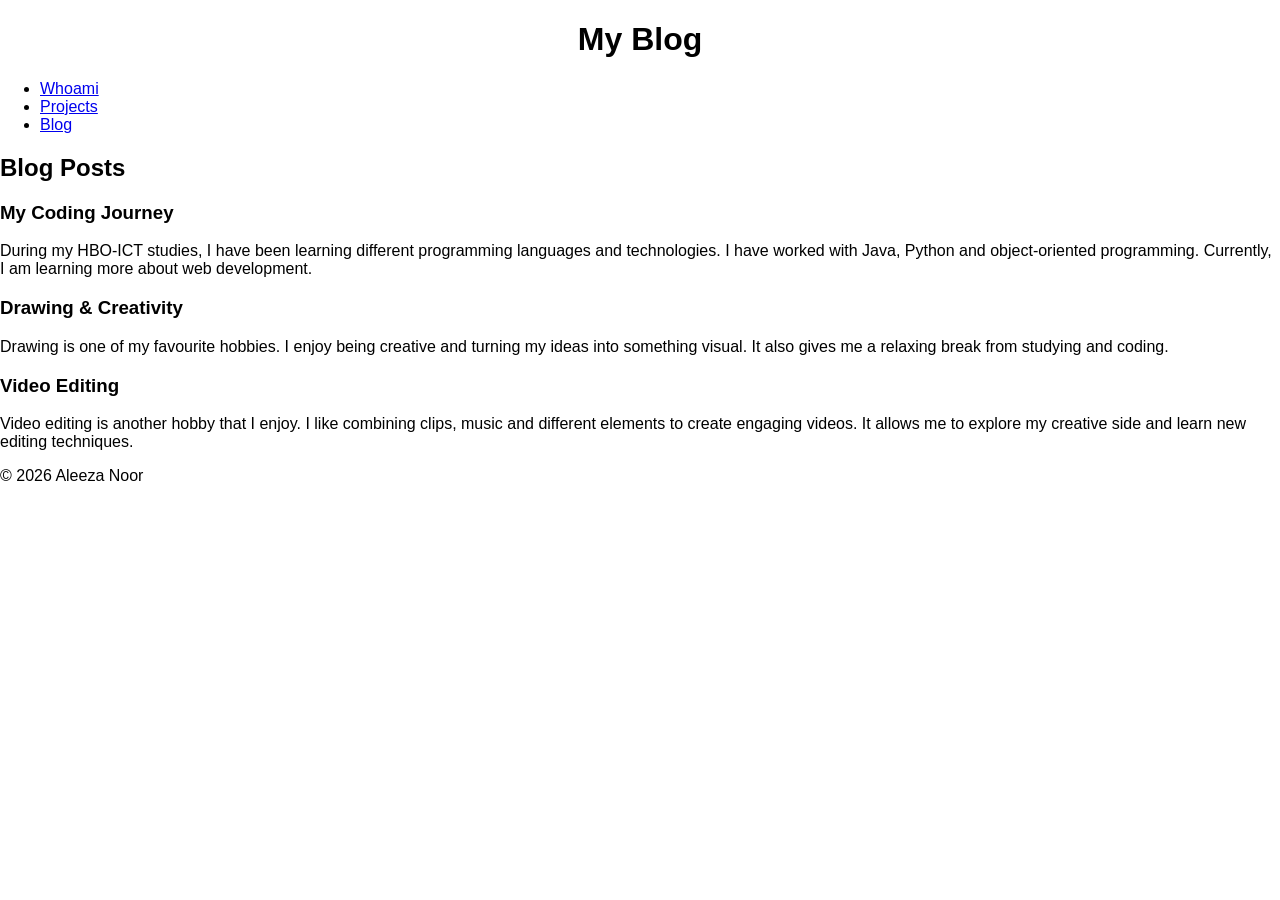
==== blog.html @ 830b160c "Update portfolio design" ====
<!DOCTYPE html>
<html lang="en">

<head>
    <meta charset="UTF-8">
    <meta name="viewport" content="width=device-width, initial-scale=1.0">
    <title>Blog | Aleeza Noor</title>
    <link rel="stylesheet" href="style.css">
</head>

<body>

    <header>
        <h1>My Blog</h1>
        <nav>
    <ul>
        <li><a href="index.html">Whoami</a></li>
        <li><a href="project.html">Projects</a></li>
        <li><a href="blog.html">Blog</a></li>
    </ul>
</nav>
    </header>

    <main>

        <section>
            <h2>Blog Posts</h2>

            <article>
                <h3>My Coding Journey</h3>
                <p>
                    During my HBO-ICT studies, I have been learning different
                    programming languages and technologies. I have worked with
                    Java, Python and object-oriented programming. Currently,
                    I am learning more about web development.
                </p>
            </article>

            <article>
                <h3>Drawing & Creativity</h3>
                <p>
                    Drawing is one of my favourite hobbies. I enjoy being creative
                    and turning my ideas into something visual. It also gives me
                    a relaxing break from studying and coding.
                </p>
            </article>

            <article>
                <h3>Video Editing</h3>
                <p>
                    Video editing is another hobby that I enjoy. I like combining
                    clips, music and different elements to create engaging videos.
                    It allows me to explore my creative side and learn new editing
                    techniques.
                </p>
            </article>

        </section>

    </main>
<footer>
    <p>&copy; 2026 Aleeza Noor</p>
</footer>
</body>

</html>
---- style.css ----
* {
    box-sizing: border-box;
}

body {
    margin: 0;
    font-family: Arial, sans-serif;
}

h1 {
    text-align: center;
}
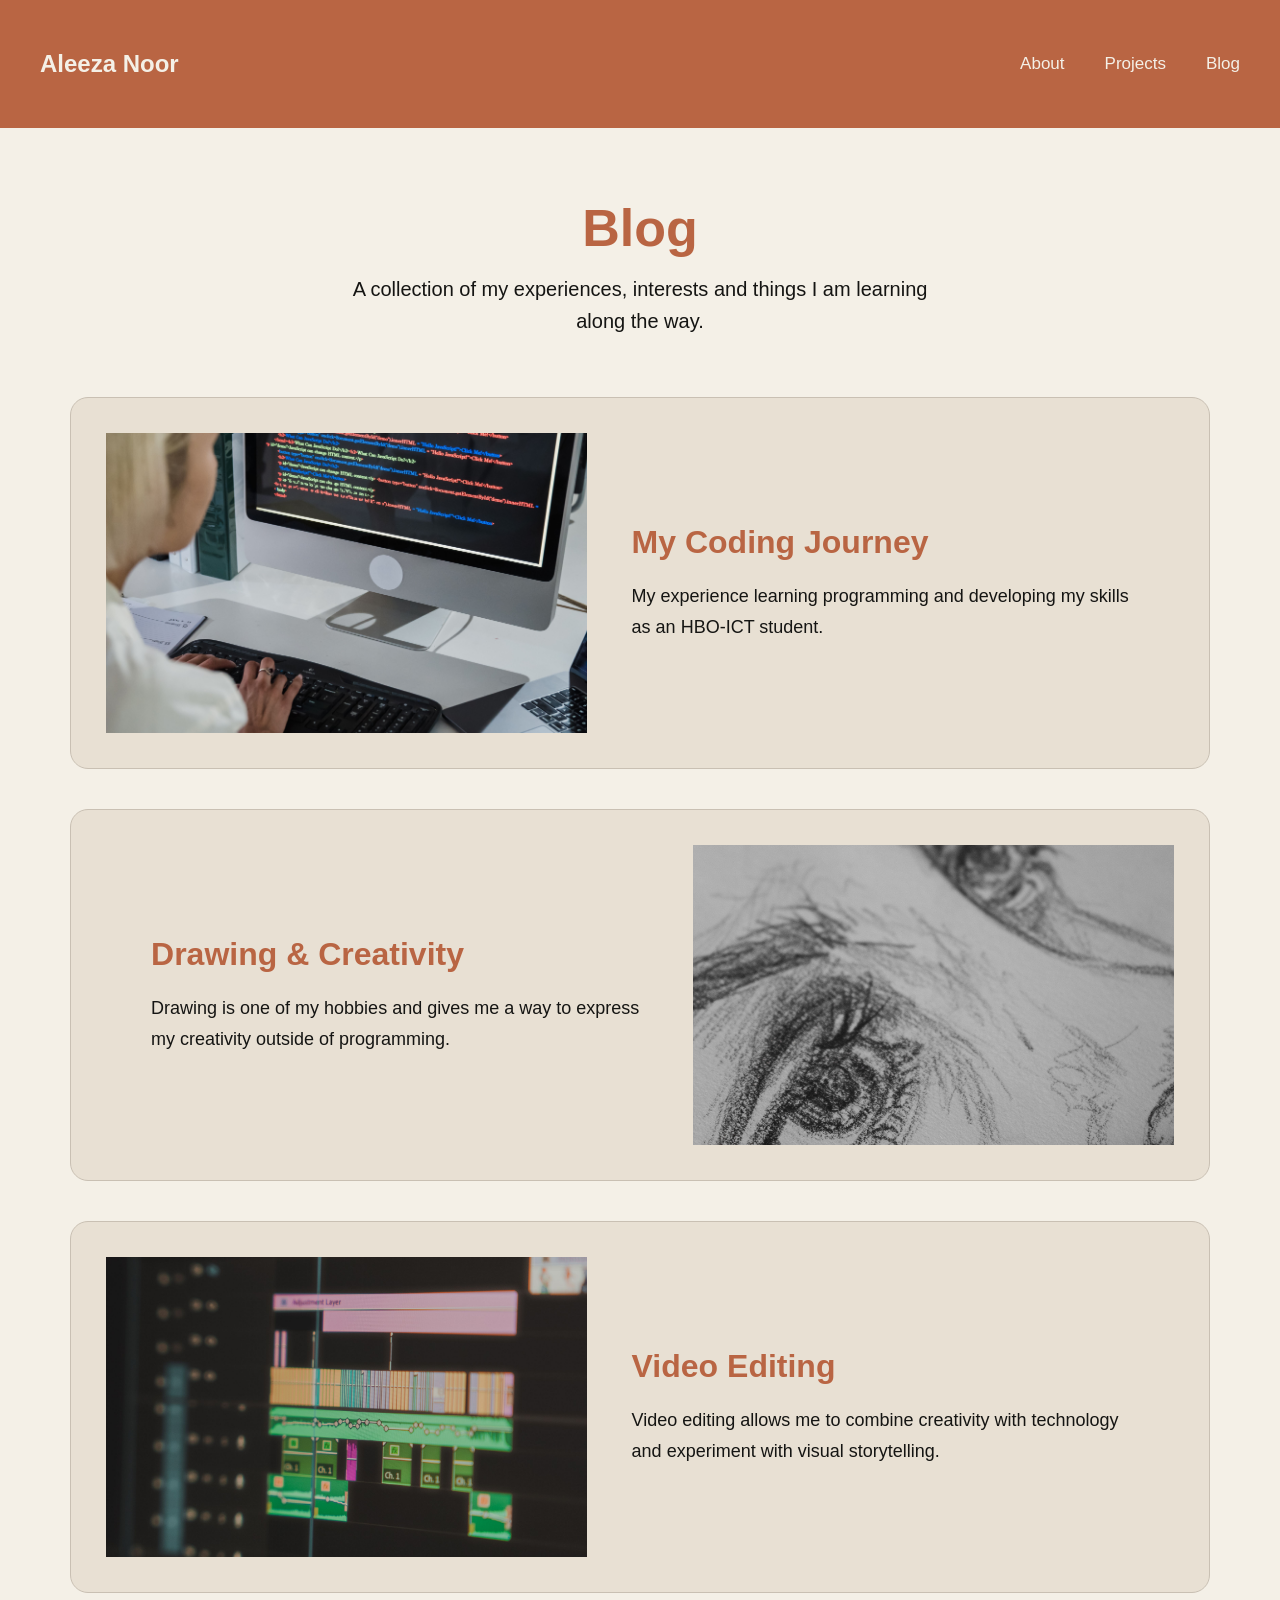
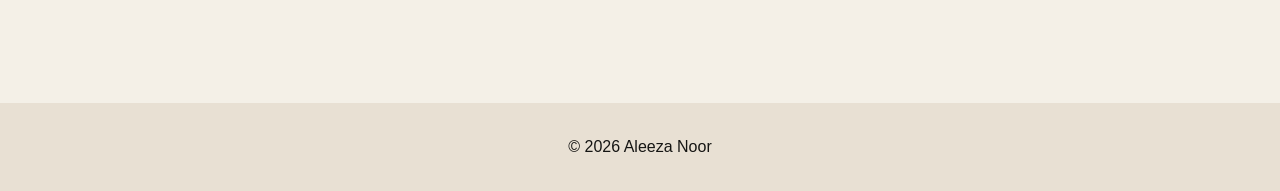
==== commit 412a9682: "Add blog page" ====
--- a/blog.html
+++ b/blog.html
@@ -4,63 +4,114 @@
 <head>
     <meta charset="UTF-8">
     <meta name="viewport" content="width=device-width, initial-scale=1.0">
-    <title>Blog | Aleeza Noor</title>
+
+    <title>Blog - Aleeza Noor</title>
+
     <link rel="stylesheet" href="style.css">
 </head>
 
 <body>
 
     <header>
-        <h1>My Blog</h1>
+        <h1>Aleeza Noor</h1>
+
         <nav>
-    <ul>
-        <li><a href="index.html">Whoami</a></li>
-        <li><a href="project.html">Projects</a></li>
-        <li><a href="blog.html">Blog</a></li>
-    </ul>
-</nav>
+            <ul>
+                <li><a href="index.html">About</a></li>
+                <li><a href="project.html">Projects</a></li>
+                <li><a href="blog.html">Blog</a></li>
+            </ul>
+        </nav>
     </header>
 
-    <main>
 
-        <section>
-            <h2>Blog Posts</h2>
+    <main class="blog-page">
 
-            <article>
-                <h3>My Coding Journey</h3>
-                <p>
-                    During my HBO-ICT studies, I have been learning different
-                    programming languages and technologies. I have worked with
-                    Java, Python and object-oriented programming. Currently,
-                    I am learning more about web development.
-                </p>
+        <section class="blog-intro">
+
+            <h2>Blog</h2>
+
+            <p>
+                A collection of my experiences, interests and things
+                I am learning along the way.
+            </p>
+
+        </section>
+
+
+        <section class="blog-list">
+
+            <article class="blog-card">
+
+                <div class="blog-image">
+                    <img src="images/coding.png"
+                         alt="Image representing coding and programming">
+                </div>
+
+                <div class="blog-content">
+
+                    <h2>My Coding Journey</h2>
+
+                    <p>
+                        My experience learning programming and developing
+                        my skills as an HBO-ICT student.
+                    </p>
+
+                </div>
+
             </article>
 
-            <article>
-                <h3>Drawing & Creativity</h3>
-                <p>
-                    Drawing is one of my favourite hobbies. I enjoy being creative
-                    and turning my ideas into something visual. It also gives me
-                    a relaxing break from studying and coding.
-                </p>
+
+            <article class="blog-card reverse">
+
+                <div class="blog-image">
+                    <img src="images/drawing.png"
+                         alt="Image representing drawing and creativity">
+                </div>
+
+                <div class="blog-content">
+
+                    <h2>Drawing & Creativity</h2>
+
+                    <p>
+                        Drawing is one of my hobbies and gives me a way
+                        to express my creativity outside of programming.
+                    </p>
+
+                </div>
+
             </article>
 
-            <article>
-                <h3>Video Editing</h3>
-                <p>
-                    Video editing is another hobby that I enjoy. I like combining
-                    clips, music and different elements to create engaging videos.
-                    It allows me to explore my creative side and learn new editing
-                    techniques.
-                </p>
+
+            <article class="blog-card">
+
+                <div class="blog-image">
+                    <img src="images/video.png"
+                         alt="Image representing video editing">
+                </div>
+
+                <div class="blog-content">
+
+                    <h2>Video Editing</h2>
+
+                    <p>
+                        Video editing allows me to combine creativity
+                        with technology and experiment with visual storytelling.
+                    </p>
+
+                </div>
+
             </article>
 
         </section>
 
     </main>
-<footer>
-    <p>&copy; 2026 Aleeza Noor</p>
-</footer>
+
+
+    <footer>
+        <p>&copy; 2026 Aleeza Noor</p>
+    </footer>
+
 </body>
 
 </html>
--- a/style.css
+++ b/style.css
@@ -4,9 +4,595 @@
 
 body {
     margin: 0;
+    background-color: #F4F0E7;
+    color: #151513;
     font-family: Arial, sans-serif;
 }
 
-h1 {
+header {
+    display: flex;
+    justify-content: space-between;
+    align-items: center;
+    padding: 50px 40px;
+    background-color: #B96543;
+}
+
+header h1 {
+    margin: 0;
+    font-size: 24px;
+    color: #F4F0E7;
+}
+
+nav ul {
+    display: flex;
+    gap: 40px;
+    list-style: none;
+    margin: 0;
+    padding: 0;
+}
+
+nav a {
+    color: #F4F0E7;
+    text-decoration: none;
+    font-size: 17px;
+}
+
+.about {
+    display: flex;
+    justify-content: space-between;
+    align-items: center;
+    padding: 60px 70px 45px 70px;
+}
+
+.about-text {
+    width: 52%;
+}
+
+.about-text h2 {
+    margin: 0 0 25px 0;
+    font-size: 52px;
+    color: #B96543;
+    font-weight: 700;
+}
+
+.about-text p {
+    margin: 0;
+    max-width: 700px;
+    font-family: Georgia, serif;
+    font-size: 30px;
+    line-height: 1.5;
+}
+
+.about-image {
+    width: 40%;
+    display: flex;
+    justify-content: center;
+    align-items: center;
+}
+
+.about-image img {
+    width: 100%;
+    max-width: 400px;
+}
+
+.skills {
+    padding: 45px 70px 70px 70px;
+}
+
+.skills h2 {
+    margin: 0 0 35px 0;
+    font-size: 42px;
+    color: #B96543;
+    font-weight: 700;
+}
+
+.skill-list {
+    display: flex;
+    gap: 25px;
+    list-style: none;
+    margin: 0;
+    padding: 0;
+}
+
+.skill-list li {
+    flex: 1;
+    background-color: #E8E0D3;
+    border-radius: 10px;
+    padding: 30px 25px;
     text-align: center;
+    font-size: 18px;
+}
+
+.info-blocks {
+    display: flex;
+    gap: 30px;
+    padding: 70px;
+}
+
+.hobbies,
+.voluntary-work {
+    flex: 1;
+    background-color: #E8E0D3;
+    border-radius: 14px;
+    padding: 40px;
+    min-height: 230px;
+}
+
+.hobbies h2,
+.voluntary-work h2 {
+    margin-top: 0;
+    margin-bottom: 25px;
+    color: #B96543;
+    font-size: 24px;
+}
+
+.hobbies ul {
+    padding-left: 20px;
+    line-height: 2;
+    font-size: 17px;
+}
+
+.voluntary-work p {
+    font-size: 17px;
+    line-height: 1.7;
+}
+
+.projects {
+    margin: 80px 70px;
+    padding: 60px;
+    min-height: 300px;
+    background-color: #B96543;
+    border-radius: 14px;
+    display: flex;
+    flex-direction: column;
+    justify-content: center;
+}
+
+.projects h2 {
+    margin: 0 0 25px 0;
+    font-size: 20px;
+    color: #F4F0E7;
+    text-transform: uppercase;
+    letter-spacing: 2px;
+}
+
+.projects p {
+    max-width: 750px;
+    margin: 0 0 30px 0;
+    font-size: 30px;
+    line-height: 1.4;
+    color: #F4F0E7;
+}
+
+.projects a {
+    color: #F4F0E7;
+    font-size: 17px;
+    font-weight: bold;
+    text-decoration: none;
+}
+
+.contact {
+    padding: 80px 70px;
+}
+
+.contact h2 {
+    margin-top: 0;
+    color: #B96543;
+    font-size: 20px;
+    text-transform: uppercase;
+    letter-spacing: 2px;
+}
+
+.contact a {
+    color: #B96543;
+}
+
+footer {
+    margin-top: 40px;
+    padding: 35px 70px;
+    background-color: #E8E0D3;
+    text-align: center;
+}
+
+footer p {
+    margin: 0;
+}
+
+@media (max-width: 768px) {
+    header,
+    .about,
+    .skills,
+    .info-blocks,
+    .contact {
+        padding-left: 35px;
+        padding-right: 35px;
+    }
+
+    .about-text p {
+        font-size: 30px;
+    }
+
+    .skill-list {
+        flex-wrap: wrap;
+    }
+
+    .skill-list li {
+        flex: 1 1 40%;
+    }
+
+    .projects {
+        margin-left: 35px;
+        margin-right: 35px;
+    }
+}
+
+@media (max-width: 480px) {
+    header {
+        padding: 25px 20px;
+        flex-direction: column;
+        gap: 20px;
+    }
+
+    nav ul {
+        gap: 20px;
+    }
+
+    .about {
+        flex-direction: column;
+        align-items: flex-start;
+        min-height: auto;
+        padding: 60px 20px;
+    }
+
+    .about-text {
+        width: 100%;
+    }
+
+    .about-text p {
+        font-size: 28px;
+    }
+
+    .about-image {
+        width: 100%;
+        margin-top: 40px;
+    }
+
+    .skills {
+        padding: 60px 20px;
+    }
+
+    .skill-list {
+        flex-direction: column;
+    }
+
+    .info-blocks {
+        flex-direction: column;
+        padding: 60px 20px;
+    }
+
+    .projects {
+        margin: 60px 20px;
+        padding: 40px 25px;
+        min-height: 280px;
+    }
+
+    .projects p {
+        font-size: 25px;
+    }
+
+    .contact {
+        padding: 60px 20px;
+    }
+}
+.project-page {
+    padding: 70px;
+}
+
+.project-intro {
+    text-align: center;
+    margin-bottom: 60px;
+}
+
+.project-intro h2 {
+    margin: 0 0 15px 0;
+    font-size: 52px;
+    color: #B96543;
+}
+
+.project-intro p {
+    margin: 0;
+    font-size: 20px;
+}
+
+.project-list {
+    display: flex;
+    gap: 35px;
+    align-items: stretch;
+}
+
+.project-card {
+    flex: 1;
+    background-color: #E8E0D3;
+    border: 1px solid #C9C0B3;
+    border-radius: 18px;
+    padding: 25px;
+    overflow: hidden;
+}
+
+.project-card img {
+    width: 100%;
+    height: 300px;
+    object-fit: contain;
+    background-color: #F4F0E7;
+    border-radius: 12px;
+}
+
+.project-card h2 {
+    color: #B96543;
+    font-size: 30px;
+    margin: 25px 0 15px 0;
+}
+
+.project-card h3 {
+    color: #B96543;
+    font-size: 19px;
+    margin: 25px 0 8px 0;
+}
+
+.project-card p {
+    font-size: 17px;
+    line-height: 1.6;
+    margin: 0;
+}
+
+@media (max-width: 768px) {
+    .project-page {
+        padding: 50px 35px;
+    }
+
+    .project-list {
+        flex-direction: column;
+    }
+
+    .project-card img {
+        height: 280px;
+    }
+}
+
+@media (max-width: 480px) {
+    .project-page {
+        padding: 40px 20px;
+    }
+
+    .project-intro h2 {
+        font-size: 40px;
+    }
+
+    .project-intro p {
+        font-size: 17px;
+    }
+
+    .project-card {
+        padding: 18px;
+    }
+
+    .project-card img {
+        height: 220px;
+    }
+}
+.blog-page {
+    padding: 70px;
+}
+
+.blog-intro {
+    text-align: center;
+    margin-bottom: 60px;
+}
+
+.blog-intro h2 {
+    margin: 0 0 15px 0;
+    font-size: 52px;
+    color: #B96543;
+}
+
+.blog-intro p {
+    margin: 0 auto;
+    max-width: 600px;
+    font-size: 20px;
+    line-height: 1.6;
+}
+
+.blog-list {
+    display: flex;
+    gap: 30px;
+    align-items: stretch;
+}
+
+.blog-card {
+    flex: 1;
+    background-color: #E8E0D3;
+    border: 1px solid #C9C0B3;
+    border-radius: 18px;
+    padding: 35px;
+    min-height: 260px;
+}
+
+.blog-card h2 {
+    color: #B96543;
+    font-size: 27px;
+    margin: 0 0 25px 0;
+}
+
+.blog-card p {
+    margin: 0;
+    font-size: 17px;
+    line-height: 1.7;
+}
+
+@media (max-width: 768px) {
+    .blog-page {
+        padding: 50px 35px;
+    }
+
+    .blog-list {
+        flex-wrap: wrap;
+    }
+
+    .blog-card {
+        flex: 1 1 40%;
+    }
+}
+
+@media (max-width: 480px) {
+    .blog-page {
+        padding: 40px 20px;
+    }
+
+    .blog-intro {
+        margin-bottom: 40px;
+    }
+
+    .blog-intro h2 {
+        font-size: 40px;
+    }
+
+    .blog-intro p {
+        font-size: 17px;
+    }
+
+    .blog-list {
+        flex-direction: column;
+    }
+
+    .blog-card {
+        min-height: auto;
+        padding: 30px;
+    }
+}
+.blog-page {
+    padding: 70px;
+}
+
+.blog-intro {
+    text-align: center;
+    margin-bottom: 60px;
+}
+
+.blog-intro h2 {
+    margin: 0 0 15px 0;
+    font-size: 52px;
+    color: #B96543;
+}
+
+.blog-intro p {
+    margin: 0 auto;
+    max-width: 600px;
+    font-size: 20px;
+    line-height: 1.6;
+}
+
+.blog-list {
+    display: flex;
+    flex-direction: column;
+    gap: 40px;
+}
+
+.blog-card {
+    display: flex;
+    align-items: center;
+    background-color: #E8E0D3;
+    border: 1px solid #C9C0B3;
+    border-radius: 18px;
+    overflow: hidden;
+    min-height: 300px;
+}
+
+.blog-card.reverse {
+    flex-direction: row-reverse;
+}
+
+.blog-image {
+    width: 45%;
+}
+
+.blog-image img {
+    display: block;
+    width: 100%;
+    height: 300px;
+    object-fit: cover;
+}
+
+.blog-content {
+    width: 55%;
+    padding: 45px;
+}
+
+.blog-content h2 {
+    margin: 0 0 20px 0;
+    color: #B96543;
+    font-size: 32px;
+}
+
+.blog-content p {
+    margin: 0;
+    font-size: 18px;
+    line-height: 1.7;
+}
+
+@media (max-width: 768px) {
+    .blog-page {
+        padding: 50px 35px;
+    }
+
+    .blog-card,
+    .blog-card.reverse {
+        flex-direction: column;
+    }
+
+    .blog-image,
+    .blog-content {
+        width: 100%;
+    }
+
+    .blog-image img {
+        height: 250px;
+    }
+}
+
+@media (max-width: 480px) {
+    .blog-page {
+        padding: 40px 20px;
+    }
+
+    .blog-intro {
+        margin-bottom: 40px;
+    }
+
+    .blog-intro h2 {
+        font-size: 40px;
+    }
+
+    .blog-intro p {
+        font-size: 17px;
+    }
+
+    .blog-list {
+        gap: 25px;
+    }
+
+    .blog-image img {
+        height: 220px;
+    }
+
+    .blog-content {
+        padding: 30px;
+    }
+
+    .blog-content h2 {
+        font-size: 27px;
+    }
+
+    .blog-content p {
+        font-size: 16px;
+    }
 }
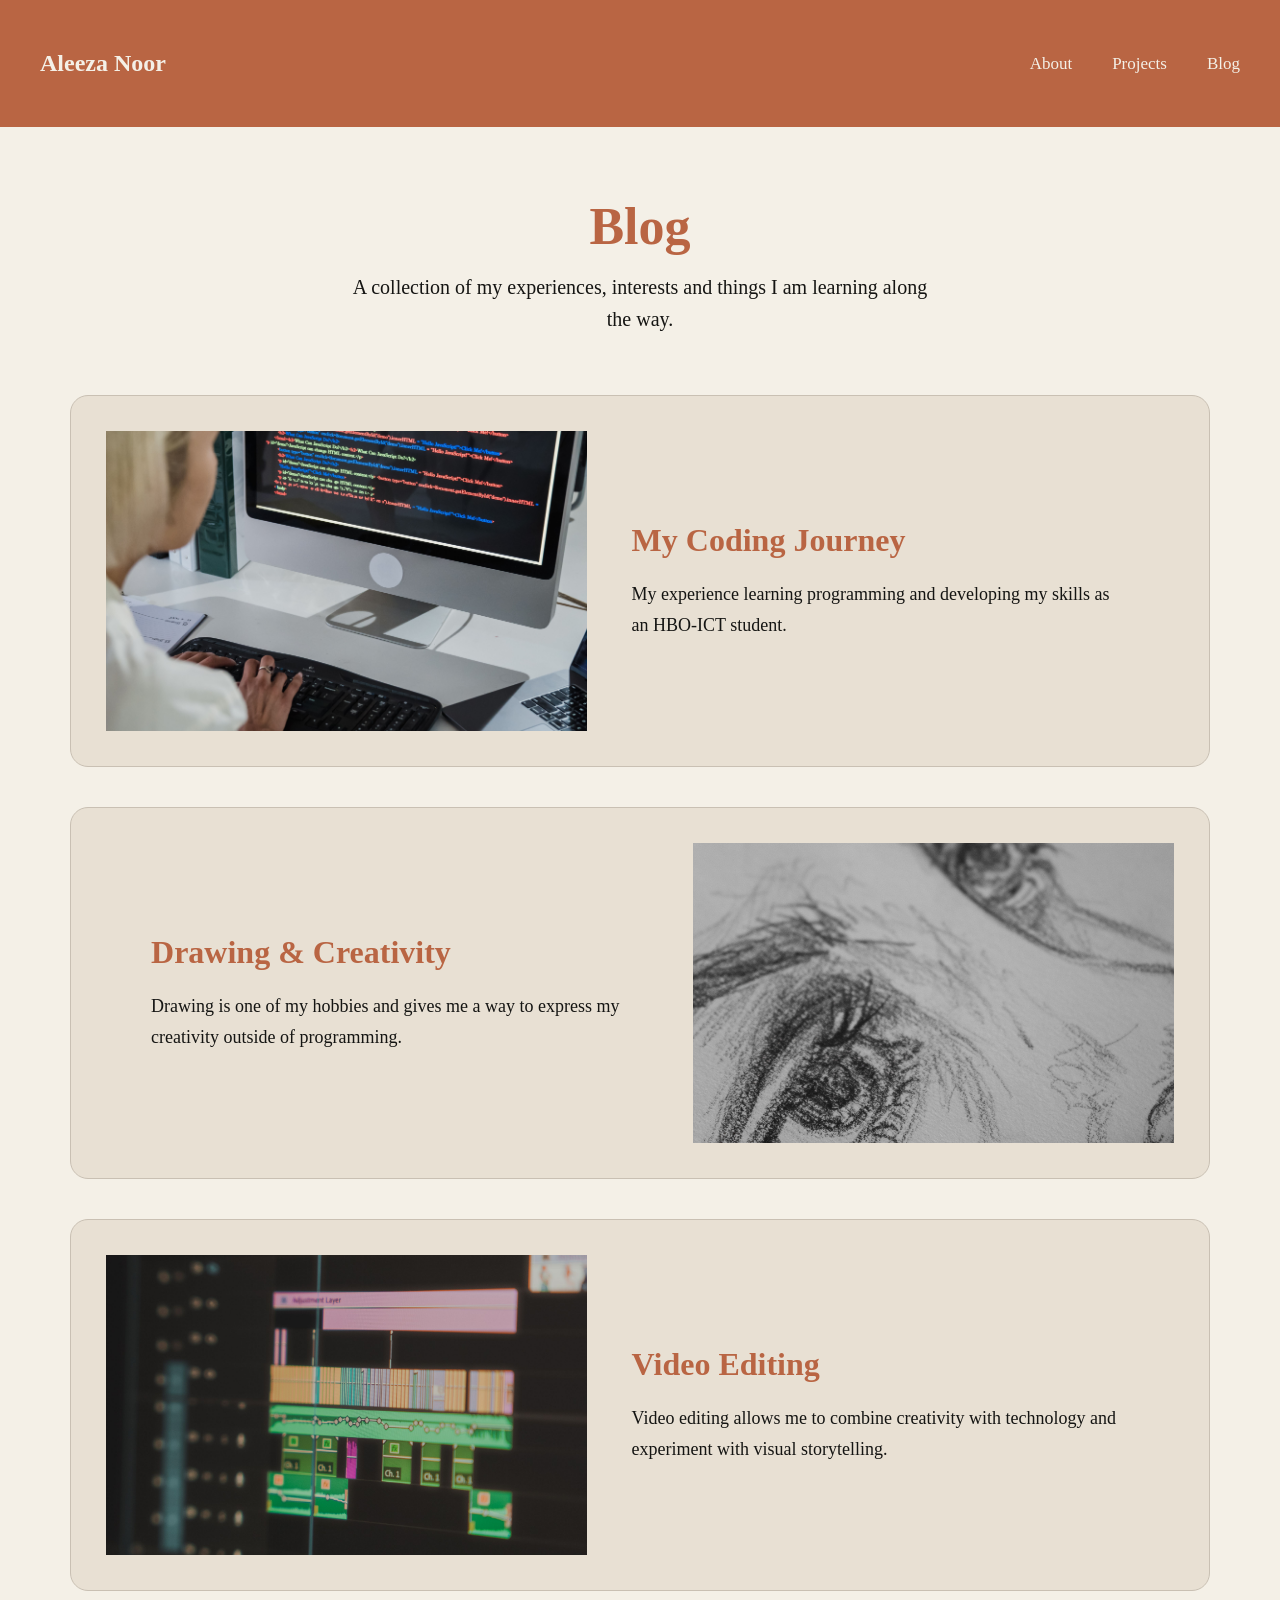
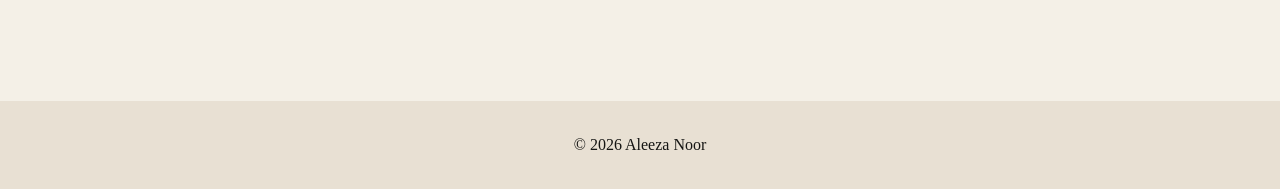
==== commit ae328652: "Fix footer layout" ====
--- a/blog.html
+++ b/blog.html
@@ -39,7 +39,7 @@
         </section>
 
 
-        <section class="blog-list">
+        <div class="blog-list">
 
             <article class="blog-card">
 
@@ -103,7 +103,7 @@
 
             </article>
 
-        </section>
+        </div>
 
     </main>
 
--- a/style.css
+++ b/style.css
@@ -1,12 +1,23 @@
 * {
     box-sizing: border-box;
 }
+html,
+body {
+    min-height: 100%;
+}
+
 
 body {
     margin: 0;
     background-color: #F4F0E7;
     color: #151513;
-    font-family: Arial, sans-serif;
+    min-height: 100vh;
+    display: flex;
+    flex-direction: column;
+}
+
+main {
+    flex: 1;
 }
 
 header {
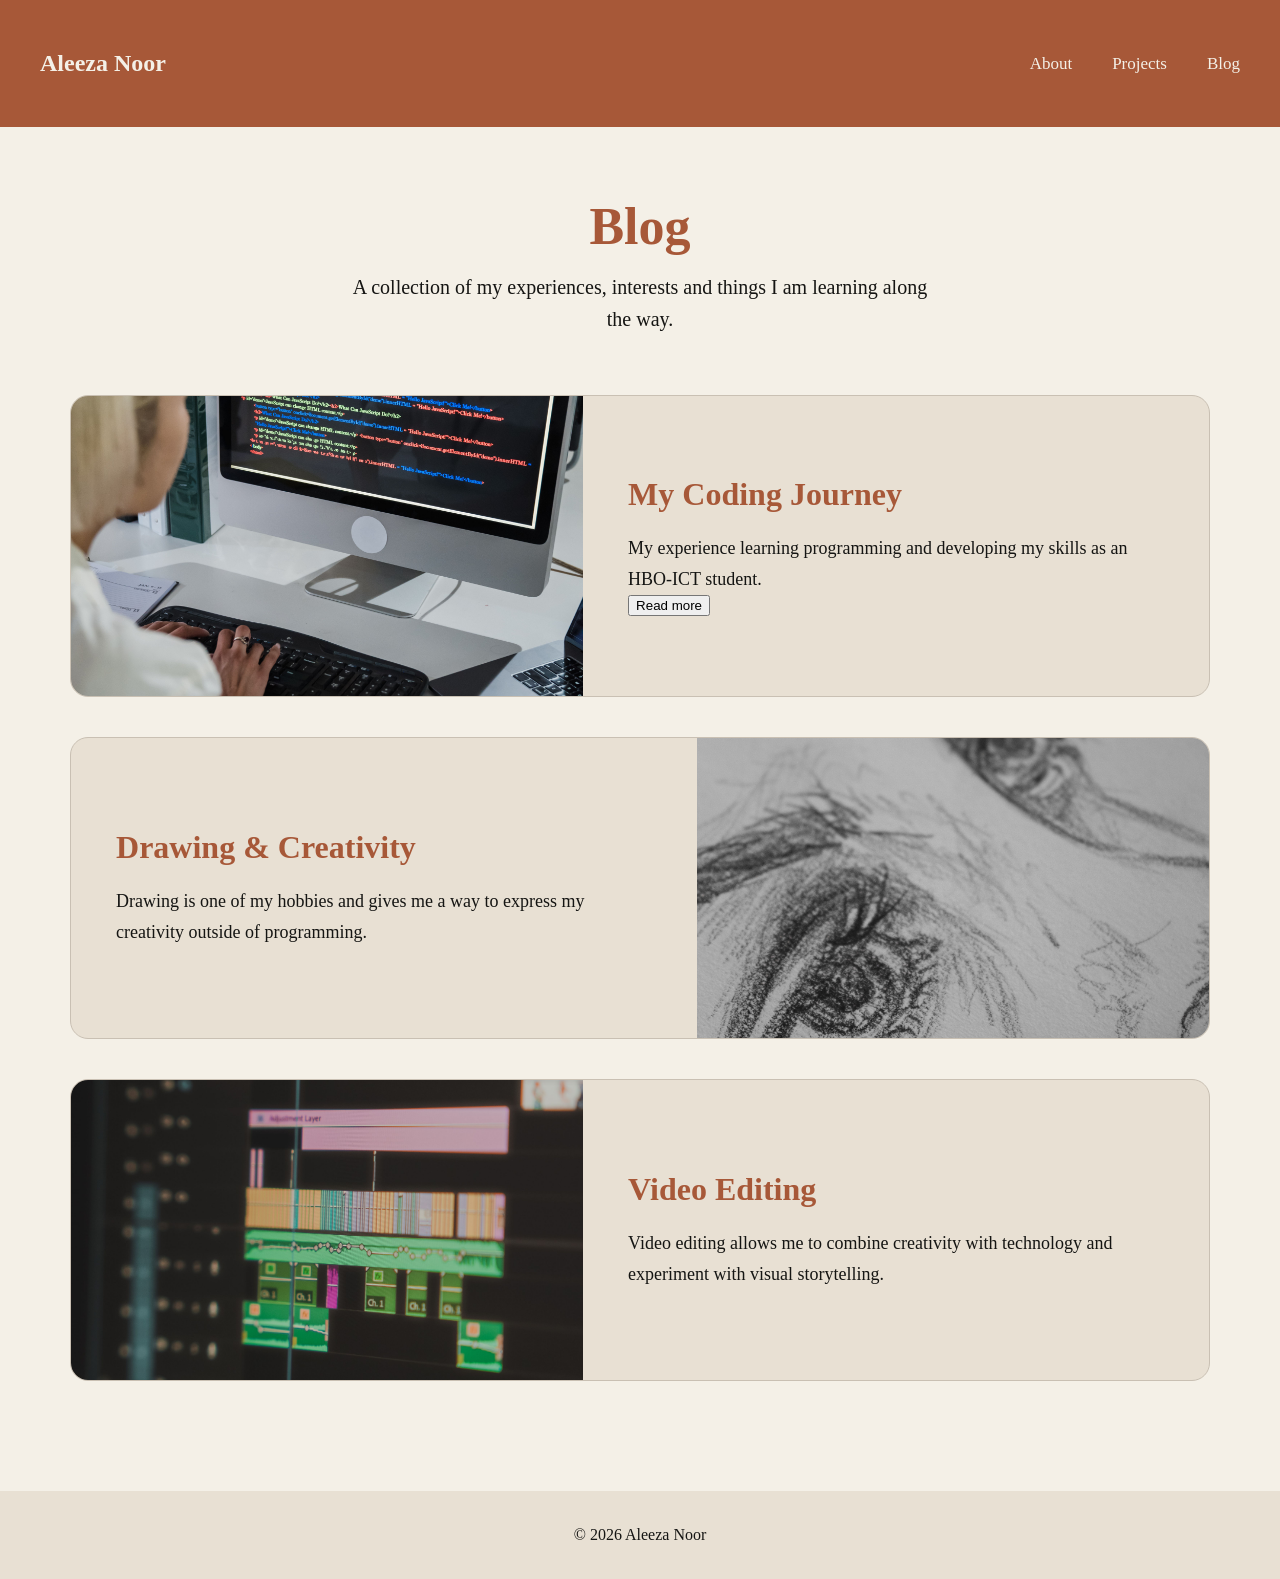
==== commit 92088c08: "Add interactive features for assignment 2" ====
--- a/blog.html
+++ b/blog.html
@@ -57,6 +57,14 @@
                         my skills as an HBO-ICT student.
                     </p>
 
+                    <p id="coding-more" hidden>
+                        During my studies, I have worked with Java, object-oriented
+                        programming and web development. Each project has helped me
+                        improve my programming and problem-solving skills.
+                    </p>
+
+                    <button id="read-more">Read more</button>
+
                 </div>
 
             </article>
@@ -111,7 +119,7 @@
     <footer>
         <p>&copy; 2026 Aleeza Noor</p>
     </footer>
-
+<script src="blog.js"></script>
 </body>
 
 </html>
--- a/style.css
+++ b/style.css
@@ -25,7 +25,7 @@
     justify-content: space-between;
     align-items: center;
     padding: 50px 40px;
-    background-color: #B96543;
+    background-color: #A75838;
 }
 
 header h1 {
@@ -62,7 +62,7 @@
 .about-text h2 {
     margin: 0 0 25px 0;
     font-size: 52px;
-    color: #B96543;
+    color: #A75838;
     font-weight: 700;
 }
 
@@ -93,7 +93,7 @@
 .skills h2 {
     margin: 0 0 35px 0;
     font-size: 42px;
-    color: #B96543;
+    color: #A75838;
     font-weight: 700;
 }
 
@@ -133,7 +133,7 @@
 .voluntary-work h2 {
     margin-top: 0;
     margin-bottom: 25px;
-    color: #B96543;
+    color: #A75838;
     font-size: 24px;
 }
 
@@ -152,7 +152,7 @@
     margin: 80px 70px;
     padding: 60px;
     min-height: 300px;
-    background-color: #B96543;
+    background-color: #A75838;
     border-radius: 14px;
     display: flex;
     flex-direction: column;
@@ -188,14 +188,14 @@
 
 .contact h2 {
     margin-top: 0;
-    color: #B96543;
+    color: #A75838;
     font-size: 20px;
     text-transform: uppercase;
     letter-spacing: 2px;
 }
 
 .contact a {
-    color: #B96543;
+    color: #A75838;
 }
 
 footer {
@@ -307,7 +307,7 @@
 .project-intro h2 {
     margin: 0 0 15px 0;
     font-size: 52px;
-    color: #B96543;
+    color: #A75838;
 }
 
 .project-intro p {
@@ -339,13 +339,13 @@
 }
 
 .project-card h2 {
-    color: #B96543;
+    color: #A75838;
     font-size: 30px;
     margin: 25px 0 15px 0;
 }
 
 .project-card h3 {
-    color: #B96543;
+    color: #A75838;
     font-size: 19px;
     margin: 25px 0 8px 0;
 }
@@ -391,6 +391,7 @@
         height: 220px;
     }
 }
+
 .blog-page {
     padding: 70px;
 }
@@ -403,96 +404,7 @@
 .blog-intro h2 {
     margin: 0 0 15px 0;
     font-size: 52px;
-    color: #B96543;
-}
-
-.blog-intro p {
-    margin: 0 auto;
-    max-width: 600px;
-    font-size: 20px;
-    line-height: 1.6;
-}
-
-.blog-list {
-    display: flex;
-    gap: 30px;
-    align-items: stretch;
-}
-
-.blog-card {
-    flex: 1;
-    background-color: #E8E0D3;
-    border: 1px solid #C9C0B3;
-    border-radius: 18px;
-    padding: 35px;
-    min-height: 260px;
-}
-
-.blog-card h2 {
-    color: #B96543;
-    font-size: 27px;
-    margin: 0 0 25px 0;
-}
-
-.blog-card p {
-    margin: 0;
-    font-size: 17px;
-    line-height: 1.7;
-}
-
-@media (max-width: 768px) {
-    .blog-page {
-        padding: 50px 35px;
-    }
-
-    .blog-list {
-        flex-wrap: wrap;
-    }
-
-    .blog-card {
-        flex: 1 1 40%;
-    }
-}
-
-@media (max-width: 480px) {
-    .blog-page {
-        padding: 40px 20px;
-    }
-
-    .blog-intro {
-        margin-bottom: 40px;
-    }
-
-    .blog-intro h2 {
-        font-size: 40px;
-    }
-
-    .blog-intro p {
-        font-size: 17px;
-    }
-
-    .blog-list {
-        flex-direction: column;
-    }
-
-    .blog-card {
-        min-height: auto;
-        padding: 30px;
-    }
-}
-.blog-page {
-    padding: 70px;
-}
-
-.blog-intro {
-    text-align: center;
-    margin-bottom: 60px;
-}
-
-.blog-intro h2 {
-    margin: 0 0 15px 0;
-    font-size: 52px;
-    color: #B96543;
+    color: #A75838;
 }
 
 .blog-intro p {
@@ -540,7 +452,7 @@
 
 .blog-content h2 {
     margin: 0 0 20px 0;
-    color: #B96543;
+    color: #A75838;
     font-size: 32px;
 }
 
@@ -606,4 +518,124 @@
     .blog-content p {
         font-size: 16px;
     }
+}
+
+#contact-form {
+    display: flex;
+    flex-direction: column;
+    max-width: 600px;
+    margin: 25px auto;
+    text-align: left;
+}
+
+#contact-form label {
+    font-size: 17px;
+    font-weight: bold;
+    margin-bottom: 8px;
+}
+
+#contact-form input,
+#contact-form textarea {
+    width: 100%;
+    padding: 12px;
+    margin-bottom: 5px;
+    border: 1px solid #C9C0B3;
+    border-radius: 8px;
+    background-color: #F4F0E7;
+    font-size: 16px;
+    font-family: inherit;
+}
+
+#contact-form textarea {
+    min-height: 120px;
+    resize: vertical;
+}
+
+#contact-form span {
+    min-height: 20px;
+    margin-bottom: 12px;
+    font-size: 14px;
+    color: #A75838;
+}
+
+#contact-form button {
+    padding: 12px 20px;
+    margin-top: 5px;
+    border: none;
+    border-radius: 8px;
+    background-color: #A75838;
+    color: white;
+    font-size: 16px;
+    font-weight: bold;
+    cursor: pointer;
+}
+
+#contact-form button:hover {
+    opacity: 0.9;
+}
+
+#contact-form input:focus,
+#contact-form textarea:focus {
+    outline: 2px solid #A75838;
+    outline-offset: 2px;
+}
+
+#form-status {
+    min-height: 24px;
+    margin-top: 15px;
+    text-align: center;
+    font-weight: bold;
+}
+
+#sort-projects {
+    display: block;
+    margin: 0 auto 30px auto;
+    padding: 12px 22px;
+    background-color: #A75838;
+    color: white;
+    border: none;
+    border-radius: 8px;
+    font-size: 16px;
+    font-weight: bold;
+    cursor: pointer;
+}
+
+#sort-projects:hover {
+    opacity: 0.9;
+}
+
+#sort-projects:focus {
+    outline: 2px solid #151513;
+    outline-offset: 3px;
+}
+
+#quote-box {
+    background-color: #E8E0D3;
+    border: 1px solid #C9C0B3;
+    border-radius: 15px;
+    padding: 18px 22px;
+    max-width: 300px;
+    align-self: flex-start;
+    margin-top: 40px;
+    margin-left: 80px;
+}
+
+#quote-box h3 {
+    color: #A75838;
+    font-size: 20px;
+    margin: 0 0 12px 0;
+}
+
+#quote {
+    font-size: 16px;
+    font-style: italic;
+    line-height: 1.5;
+    margin: 0 0 10px 0;
+}
+
+#quote-author {
+    font-size: 14px;
+    font-weight: bold;
+    text-align: right;
+    margin: 0;
 }
